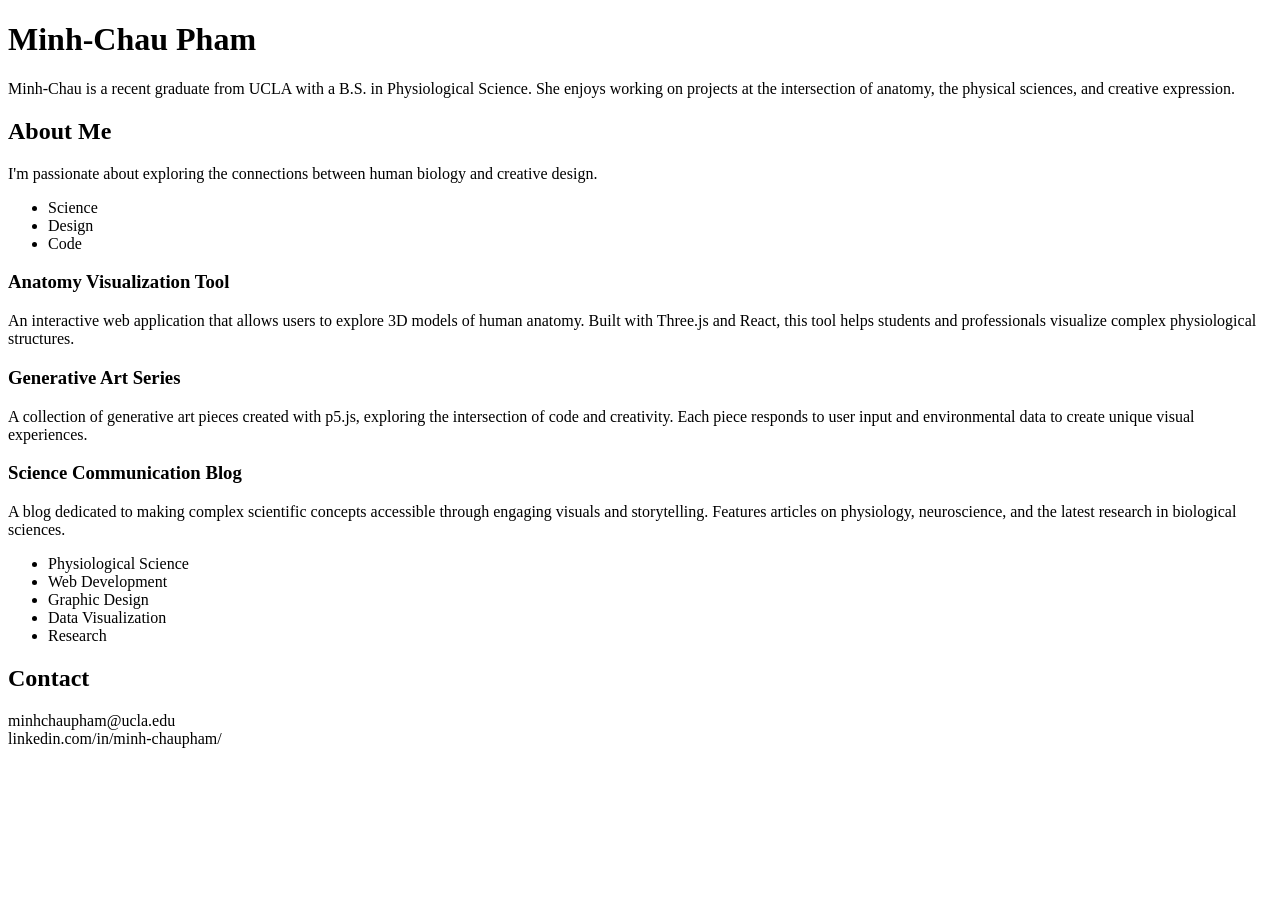
==== index.html @ 52db57bf "Initial portfolio page" ====
<!DOCTYPE HTML>
<html>
	<head>
		<title>Minh-Chau Pham - Portfolio</title>
		<meta charset="utf-8" />
		<meta name="viewport" content="width=device-width, initial-scale=1, user-scalable=no" />
		<link rel="stylesheet" href="assets/css/main.css" />
		<noscript><link rel="stylesheet" href="assets/css/noscript.css" /></noscript>
	</head>
	<body class="is-preload">

		<!-- Header -->
		<header id="header">
			<div class="content">
				<h1>Minh-Chau Pham</h1>
				<p>Minh-Chau is a recent graduate from UCLA with a B.S. in Physiological Science. She enjoys working on projects at the intersection of anatomy, the physical sciences, and creative expression.</p>
			</div>
		</header>

		<!-- About -->
		<section id="one" class="wrapper style2 special">
			<header class="major">
				<h2>About Me</h2>
			</header>
			<p>I'm passionate about exploring the connections between human biology and creative design.</p>
			<ul class="icons major">
				<li><span class="icon solid fa-brain"><span class="label">Science</span></span></li>
				<li><span class="icon solid fa-palette"><span class="label">Design</span></span></li>
				<li><span class="icon solid fa-code"><span class="label">Code</span></span></li>
			</ul>
		</section>

		<!-- Projects -->
		<section id="two" class="wrapper">
			<div class="inner alt">
				<section class="spotlight">
					<div class="content">
						<h3>Anatomy Visualization Tool</h3>
						<p>An interactive web application that allows users to explore 3D models of human anatomy. Built with Three.js and React, this tool helps students and professionals visualize complex physiological structures.</p>
					</div>
				</section>
				<section class="spotlight">
					<div class="content">
						<h3>Generative Art Series</h3>
						<p>A collection of generative art pieces created with p5.js, exploring the intersection of code and creativity. Each piece responds to user input and environmental data to create unique visual experiences.</p>
					</div>
				</section>
				<section class="spotlight">
					<div class="content">
						<h3>Science Communication Blog</h3>
						<p>A blog dedicated to making complex scientific concepts accessible through engaging visuals and storytelling. Features articles on physiology, neuroscience, and the latest research in biological sciences.</p>
					</div>
				</section>
				<section class="special">
					<ul class="icons labeled">
						<li><span class="icon solid fa-brain"><span class="label">Physiological Science</span></span></li>
						<li><span class="icon solid fa-code"><span class="label">Web Development</span></span></li>
						<li><span class="icon solid fa-palette"><span class="label">Graphic Design</span></span></li>
						<li><span class="icon solid fa-chart-line"><span class="label">Data Visualization</span></span></li>
						<li><span class="icon solid fa-microscope"><span class="label">Research</span></span></li>
					</ul>
				</section>
			</div>
		</section>

		<!-- Contact -->
		<section id="three" class="wrapper style2 special">
			<header class="major">
				<h2>Contact</h2>
				<p>minhchaupham@ucla.edu<br />
				linkedin.com/in/minh-chaupham/</p>
			</header>
		</section>

	</body>
</html>
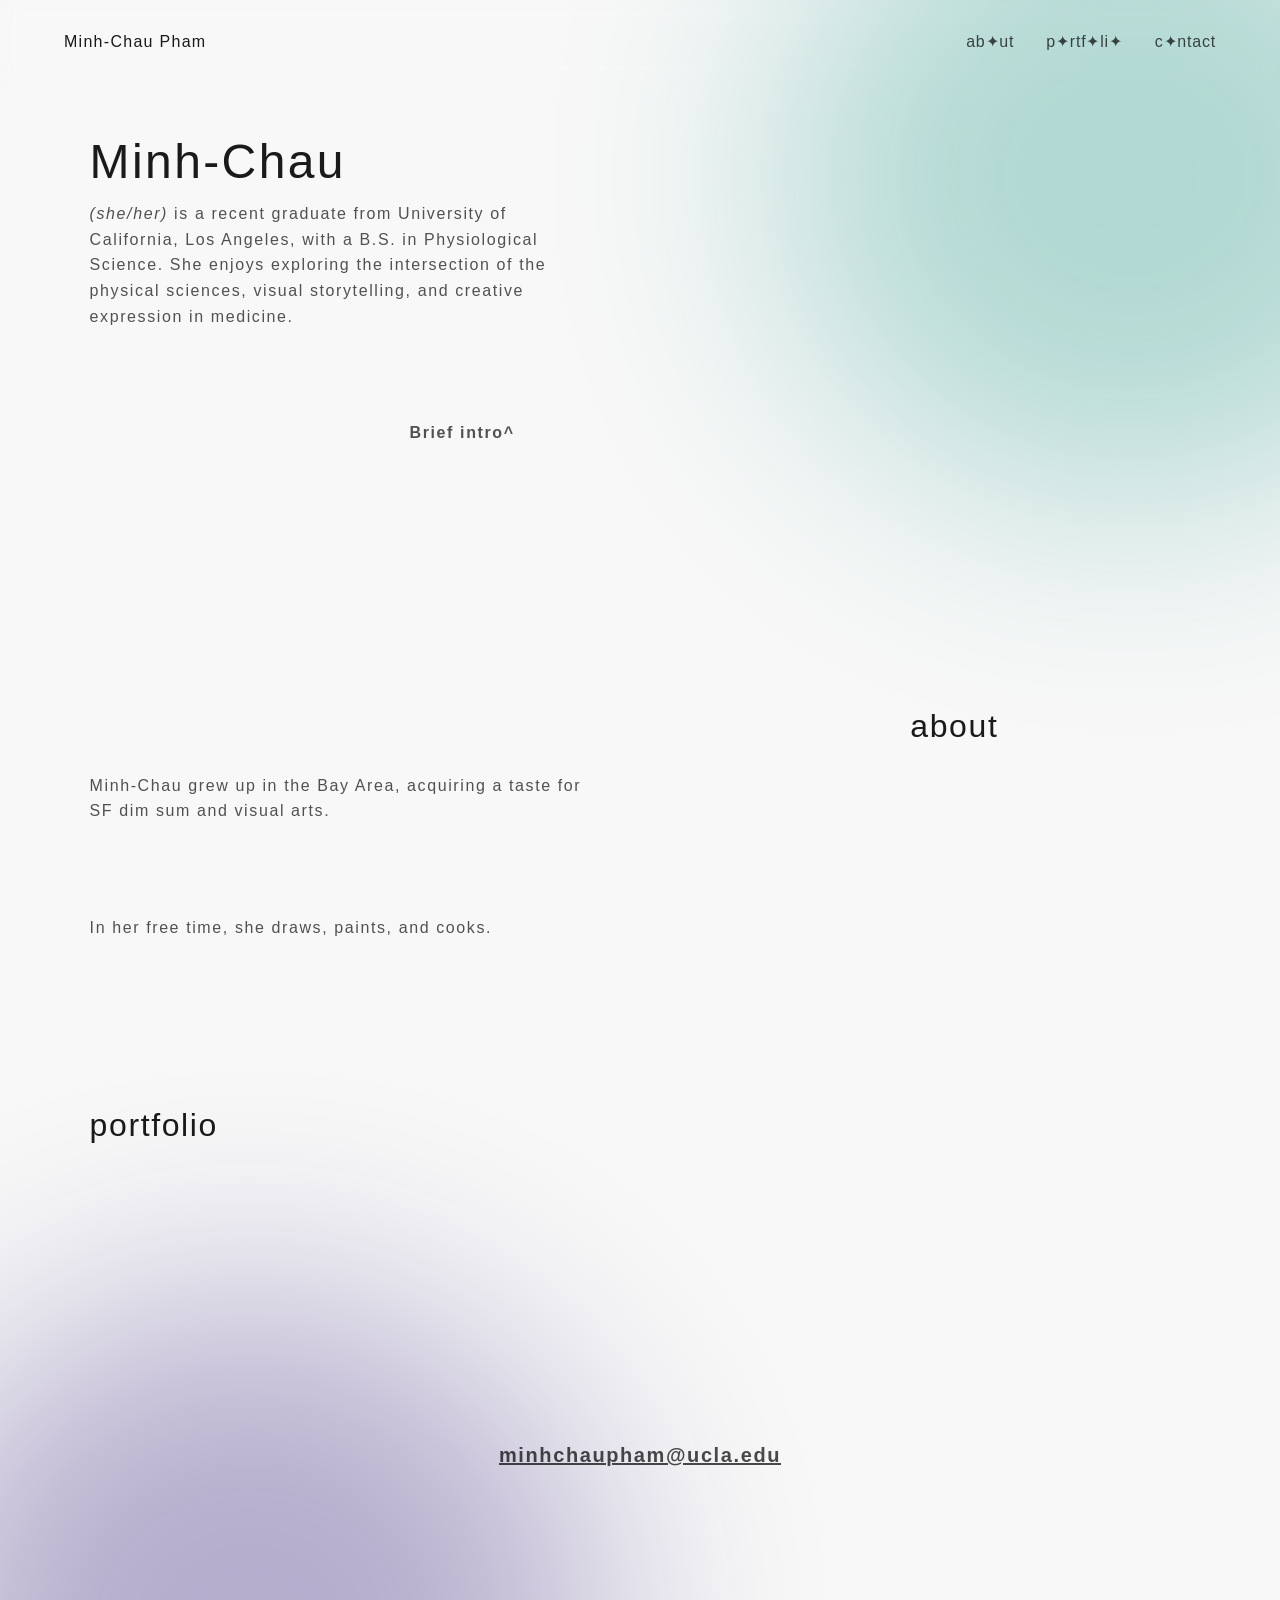
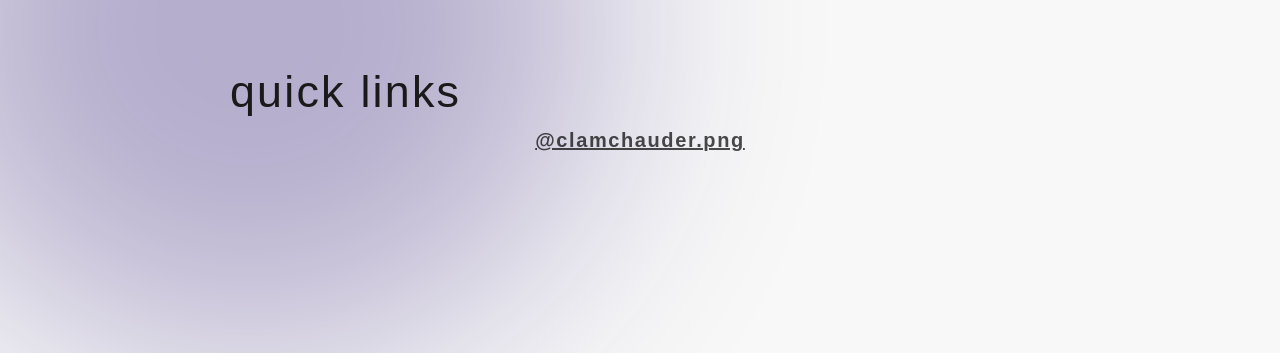
==== commit 56fb3676: "Add files via upload" ====
--- a/index.html
+++ b/index.html
@@ -1,76 +1,94 @@
-<!DOCTYPE HTML>
-<html>
-	<head>
-		<title>Minh-Chau Pham - Portfolio</title>
-		<meta charset="utf-8" />
-		<meta name="viewport" content="width=device-width, initial-scale=1, user-scalable=no" />
-		<link rel="stylesheet" href="assets/css/main.css" />
-		<noscript><link rel="stylesheet" href="assets/css/noscript.css" /></noscript>
-	</head>
-	<body class="is-preload">
+<!DOCTYPE html>
+<html lang="en">
+<head>
+  <meta charset="UTF-8" />
+  <meta name="viewport" content="width=device-width, initial-scale=1.0" />
 
-		<!-- Header -->
-		<header id="header">
-			<div class="content">
-				<h1>Minh-Chau Pham</h1>
-				<p>Minh-Chau is a recent graduate from UCLA with a B.S. in Physiological Science. She enjoys working on projects at the intersection of anatomy, the physical sciences, and creative expression.</p>
-			</div>
-		</header>
+  <title>Minh-Chau Pham</title>
 
-		<!-- About -->
-		<section id="one" class="wrapper style2 special">
-			<header class="major">
-				<h2>About Me</h2>
-			</header>
-			<p>I'm passionate about exploring the connections between human biology and creative design.</p>
-			<ul class="icons major">
-				<li><span class="icon solid fa-brain"><span class="label">Science</span></span></li>
-				<li><span class="icon solid fa-palette"><span class="label">Design</span></span></li>
-				<li><span class="icon solid fa-code"><span class="label">Code</span></span></li>
-			</ul>
-		</section>
+  <!-- Fontshare -->
+  <link
+    href="https://api.fontshare.com/v2/css?f[]=archivo@400,500,700&display=swap"
+    rel="stylesheet"
+  />
 
-		<!-- Projects -->
-		<section id="two" class="wrapper">
-			<div class="inner alt">
-				<section class="spotlight">
-					<div class="content">
-						<h3>Anatomy Visualization Tool</h3>
-						<p>An interactive web application that allows users to explore 3D models of human anatomy. Built with Three.js and React, this tool helps students and professionals visualize complex physiological structures.</p>
-					</div>
-				</section>
-				<section class="spotlight">
-					<div class="content">
-						<h3>Generative Art Series</h3>
-						<p>A collection of generative art pieces created with p5.js, exploring the intersection of code and creativity. Each piece responds to user input and environmental data to create unique visual experiences.</p>
-					</div>
-				</section>
-				<section class="spotlight">
-					<div class="content">
-						<h3>Science Communication Blog</h3>
-						<p>A blog dedicated to making complex scientific concepts accessible through engaging visuals and storytelling. Features articles on physiology, neuroscience, and the latest research in biological sciences.</p>
-					</div>
-				</section>
-				<section class="special">
-					<ul class="icons labeled">
-						<li><span class="icon solid fa-brain"><span class="label">Physiological Science</span></span></li>
-						<li><span class="icon solid fa-code"><span class="label">Web Development</span></span></li>
-						<li><span class="icon solid fa-palette"><span class="label">Graphic Design</span></span></li>
-						<li><span class="icon solid fa-chart-line"><span class="label">Data Visualization</span></span></li>
-						<li><span class="icon solid fa-microscope"><span class="label">Research</span></span></li>
-					</ul>
-				</section>
-			</div>
-		</section>
+  <link rel="stylesheet" href="style.css" />
+</head>
 
-		<!-- Contact -->
-		<section id="three" class="wrapper style2 special">
-			<header class="major">
-				<h2>Contact</h2>
-				<p>minhchaupham@ucla.edu<br />
-				linkedin.com/in/minh-chaupham/</p>
-			</header>
-		</section>
+<body>
 
-	</body>
+  <nav class="navbar">
+    <div class="logo">Minh-Chau Pham</div>
+
+    <div class="nav-links">
+      <a href="#about">ab✦︎ut</a>
+      <a href="#portfolio">p✦rtf✦︎li✦︎</a>
+      <a href="#contact">c✦︎ntact</a>
+    </div>
+  </nav>
+
+  <section class="hero">
+
+    <div class="blur blur1"></div>
+    <div class="blur blur2"></div>
+    
+    <h1>
+        Minh-Chau
+    </h1>
+
+    <p>
+        <em>(she/her)</em> is a recent graduate from University of California, Los Angeles, with a B.S. in Physiological Science. 
+        She enjoys exploring the intersection of the physical sciences, visual storytelling,
+        and creative expression in medicine.
+    </p>
+
+    <p class="hero-x"> 
+        <strong>
+            Brief intro^
+        </strong> 
+    </p>
+
+    <div class="spacer"></div>
+
+  <section class="about" id="about">
+    <h2>
+        about
+    </h2>
+  </section>
+
+  <p>
+    Minh-Chau grew up in the Bay Area, acquiring a taste for 
+    SF dim sum and visual arts.
+  </p>
+
+  <p> In her free time, she draws, paints, and cooks.</p>
+  
+    <section class="portfolio" id="portfolio">
+
+    <h3>
+        portfolio
+    </h3> 
+    </section>
+
+    <div class="spacer"></div>
+
+    <div class="spacer"></div>
+    <div class="spacer"></div>
+
+    <div id="contact">
+        <a href="mailto:minhchaupham@ucla.edu" class="email-link"> minhchaupham@ucla.edu </a>
+    </div>
+    
+    <div class="spacer"></div>
+    
+    <h4> 
+        quick links
+    </h4>
+    <div id="contact">
+     <a href="https://www.instagram.com/clamchauder.png/" class="email-link"> @clamchauder.png </a>
+    </div>
+
+  </section>
+
+</body>
 </html>
--- a/style.css
+++ b/style.css
@@ -0,0 +1,270 @@
+* {
+  margin: 0;
+  padding: 0;
+  box-sizing: border-box;
+}
+
+body {
+    padding-top: 150px;
+    background: #f8f8f8;
+    color: #1a1a1a;
+    font-family: 'Archivo', sans-serif;
+    overflow-x: hidden;
+    letter-spacing: 0.05em;
+}
+
+/* NAVBAR */
+
+.navbar {
+  width: 100%;
+  padding: 2rem 4rem;
+
+  display: flex;
+  justify-content: space-between;
+  align-items: center;
+
+  position: fixed;
+  top: 0;
+
+  z-index: 1000;
+
+  backdrop-filter: blur(10px);
+}
+
+.logo {
+  font-weight: 500;
+  letter-spacing: 0.08em;
+}
+
+.nav-links {
+  display: flex;
+  gap: 2rem;
+}
+
+.nav-links a {
+  color: rgb(0, 0, 0);
+  text-decoration: none;
+  opacity: 0.7;
+  transition: all 0.3s ease;
+  position: relative;
+}
+
+.nav-links a:hover {
+  opacity: 1;
+  transform: translateY(-2px);
+}
+
+/* HERO */
+
+.hero {
+  min-height: 90vh;
+
+  display: flex;
+  flex-direction: column;
+  justify-content: center;
+
+  padding: 0 7vw;
+
+  position: relative;
+}
+
+.hero h1 {
+  font-family: 'Archivo', sans-serif;
+
+  font-size: clamp(2rem, 5vw, 3rem);
+
+  line-height: 0.5;
+
+  letter-spacing: 0.05em;
+
+  max-width: 1100px;
+
+  z-index: 2;
+
+  font-weight: 100;
+}
+
+.hero p {
+  margin-top: 1.7rem;
+
+  font-size: 1rem;
+
+  max-width: 500px;
+
+  opacity: 0.75;
+
+  line-height: 1.6;
+
+  z-index: 2;
+
+  letter-spacing: 0.1em;
+
+  margin-bottom: 4rem;
+}
+
+.hero-x {
+    margin-left: 20rem;
+    max-width: 500px;
+    margin-top: 1.7rem;
+    font-size: 1rem;
+    opacity: 0.75;
+    line-height: 1.6;
+    z-index: 2;
+    letter-spacing: 0.1em;
+    margin-bottom: 4rem;
+    padding-right:1rem
+}
+
+.hero h2 {
+  font-family: 'Archivo', sans-serif;
+
+  font-size: clamp(1rem, 3vw, 2rem);
+  
+  margin-top: clamp(5rem, 8vw, 7em);
+
+  margin-bottom: clamp(1rem, 2vw, 2.5rem)
+
+  line-height 0.5;
+
+  letter-spacing: 0.05em;
+
+  max-width: 1000px;
+
+  z-index: 2;
+
+  font-weight: 100;
+  
+  padding: 0 clamp(12rem, 6vw, 7rem);
+
+  margin-left: auto;
+  max-width: 520px;
+  text-align: right;
+
+}
+
+.hero h3 {
+  font-family: 'Archivo', sans-serif;
+
+  font-size: clamp(1rem, 3vw, 2rem);
+
+  margin-top: clamp(5rem, 8vw, 7em);
+
+  margin-bottom: clamp(1rem, 2vw, 2.5rem)
+
+  line-height 0.5;
+
+  letter-spacing: 0.05em;
+
+  z-index: 2;
+
+  font-weight: 100;
+
+  align-self: flex-end;
+
+  max-width: clamp(250px, 40vw, 600px);
+
+  text-align: left;
+
+  overflow-wrap: break-word;
+}
+
+.hero h4 {
+  font-family: 'Archivo', sans-serif;
+
+  font-size: clamp(2rem, 3.5vw, 3em);
+
+  margin-top: clamp(5rem, 8vw, 7em);
+
+  margin-bottom: clamp(1rem, 2vw, 2.5rem)
+
+  line-height 0.5;
+
+  letter-spacing: 0.05em;
+
+  z-index: 2;
+
+  font-weight: 500;
+
+  max-width: clamp(250px, 40vw, 600px);
+
+  text-align: center;
+
+  overflow-wrap: break-word;
+
+}
+/* BLUR SHAPES */
+
+.blur {
+  position: absolute;
+
+  width: 700px;
+  height: 650px;
+
+  border-radius: 999px;
+
+  filter: blur(120px);
+
+  opacity: 0.3;
+
+  z-index: 1;
+
+  pointer-events: none;
+}
+
+.blur1 {
+  background: #0e8f7d;
+
+  top: -300px;
+  right: -200px;
+}
+
+.blur2 {
+  background: #1a0269;
+
+  bottom: -200px;
+  left: -100px;
+}
+
+.hero h1 {
+  transition: transform 0.4s ease;
+}
+
+.hero h1:hover {
+  transform: translateY(-5px);
+}
+
+html {
+  scroll-behavior: smooth;
+}
+
+#contact {
+  scroll-margin-top: 100px;
+}
+
+.spacer {
+  height: 6rem;
+}
+
+.email-link {
+  color: black;
+  font-weight: 500;
+  opacity: 0.7;
+  position: relative;
+  z-index: 100;
+  text-align: center;
+  font-size: clamp(1rem, 2vw, 1.25rem);
+  letter-spacing: 0.1rem;
+  font-weight: 700;
+}
+
+#contact {
+  text-align: center;
+  margin-top: 0.5rem;
+  font-size: clamp(1rem, 2vw, 1.5rem);
+  letter-spacing: 0.1rem;
+  transition: transform 0.4s ease;
+}
+
+#contact:hover {
+  transform: translateY(-5px);
+}
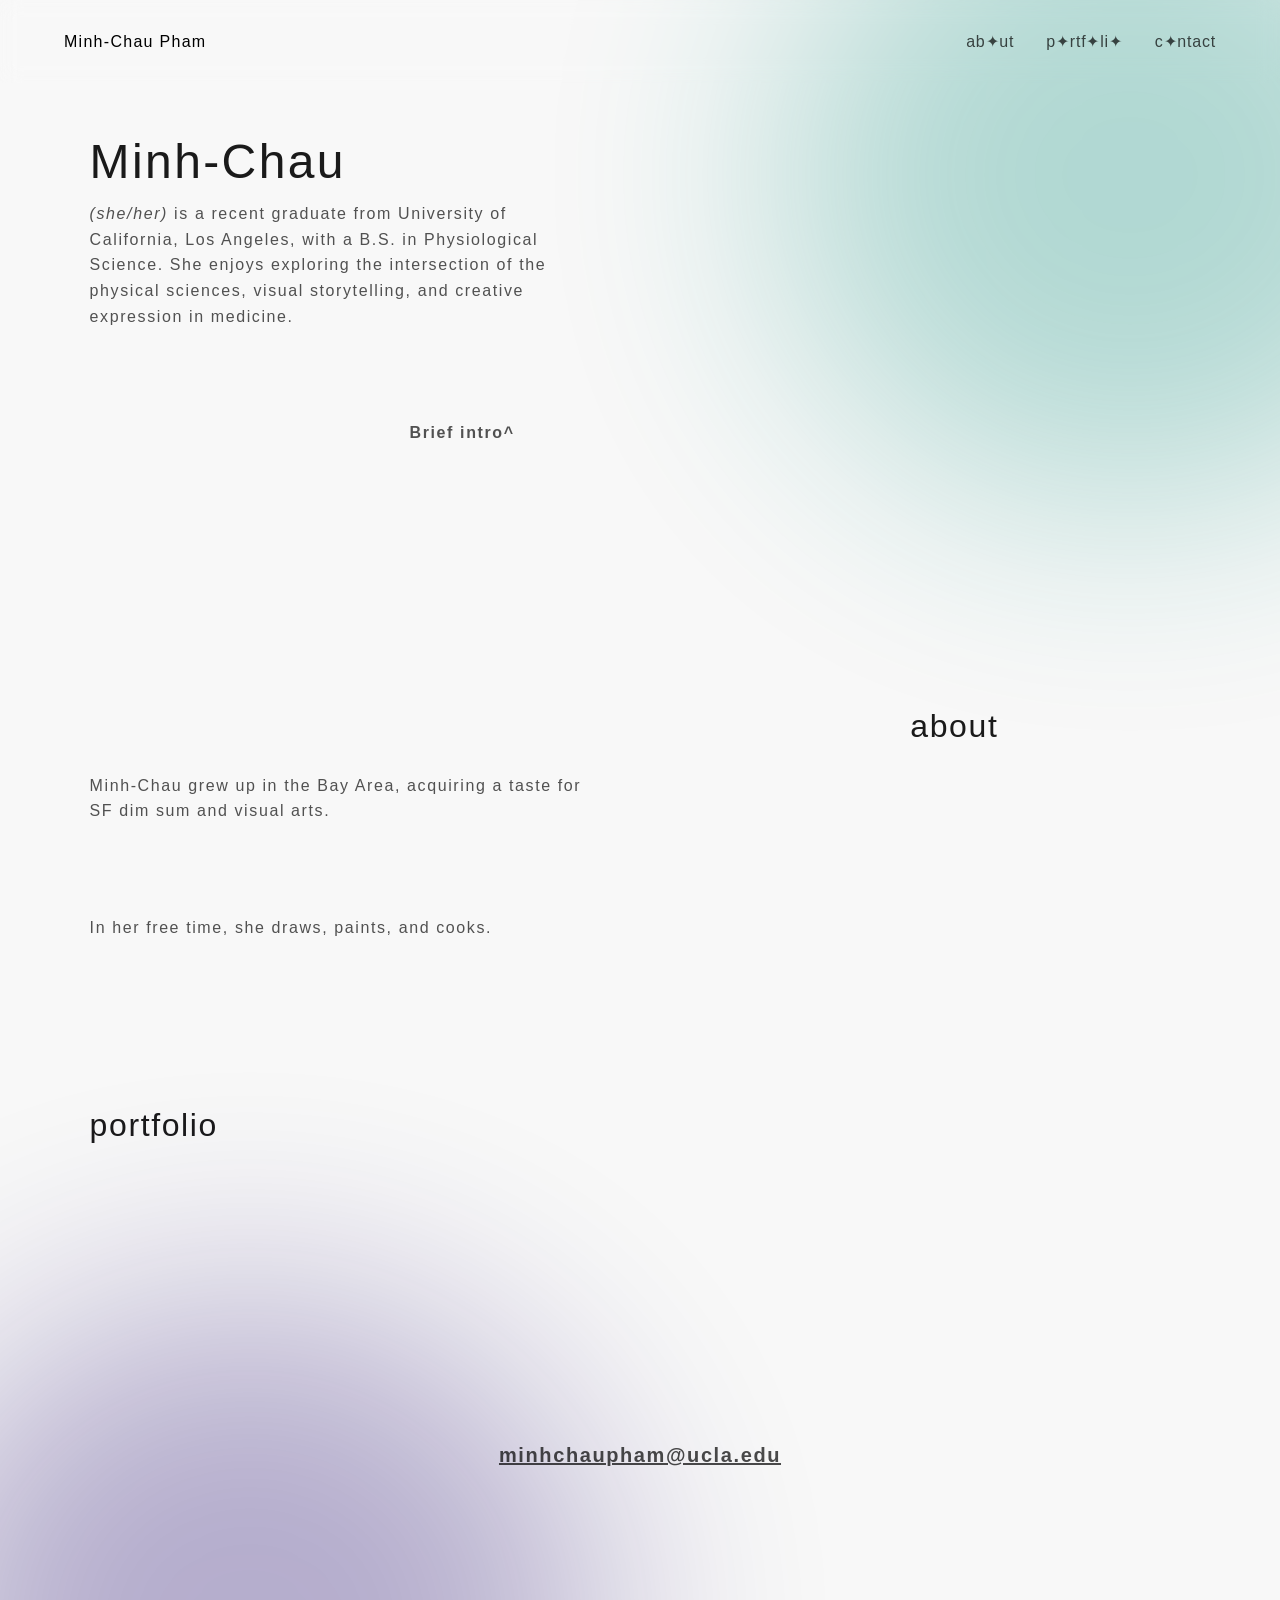
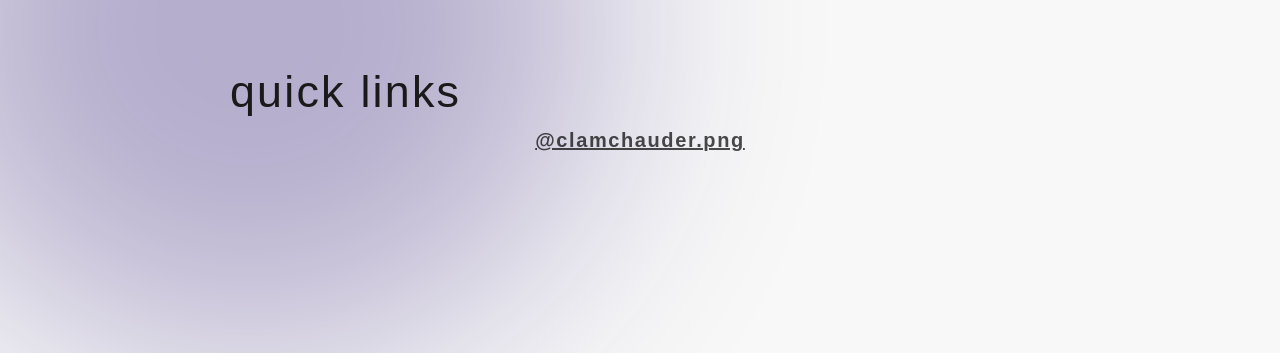
==== commit 1516c41a: "Add files via upload" ====
--- a/index.html
+++ b/index.html
@@ -18,7 +18,8 @@
 <body>
 
   <nav class="navbar">
-    <div class="logo">Minh-Chau Pham</div>
+    <a href="#top" class="logo">Minh-Chau Pham</a>
+    </section>
 
     <div class="nav-links">
       <a href="#about">ab✦︎ut</a>
@@ -80,7 +81,7 @@
     </div>
     
     <div class="spacer"></div>
-    
+
     <h4> 
         quick links
     </h4>
--- a/style.css
+++ b/style.css
@@ -34,6 +34,8 @@
 .logo {
   font-weight: 500;
   letter-spacing: 0.08em;
+  text-decoration: none;
+  color: rgb(0, 0, 0);
 }
 
 .nav-links {
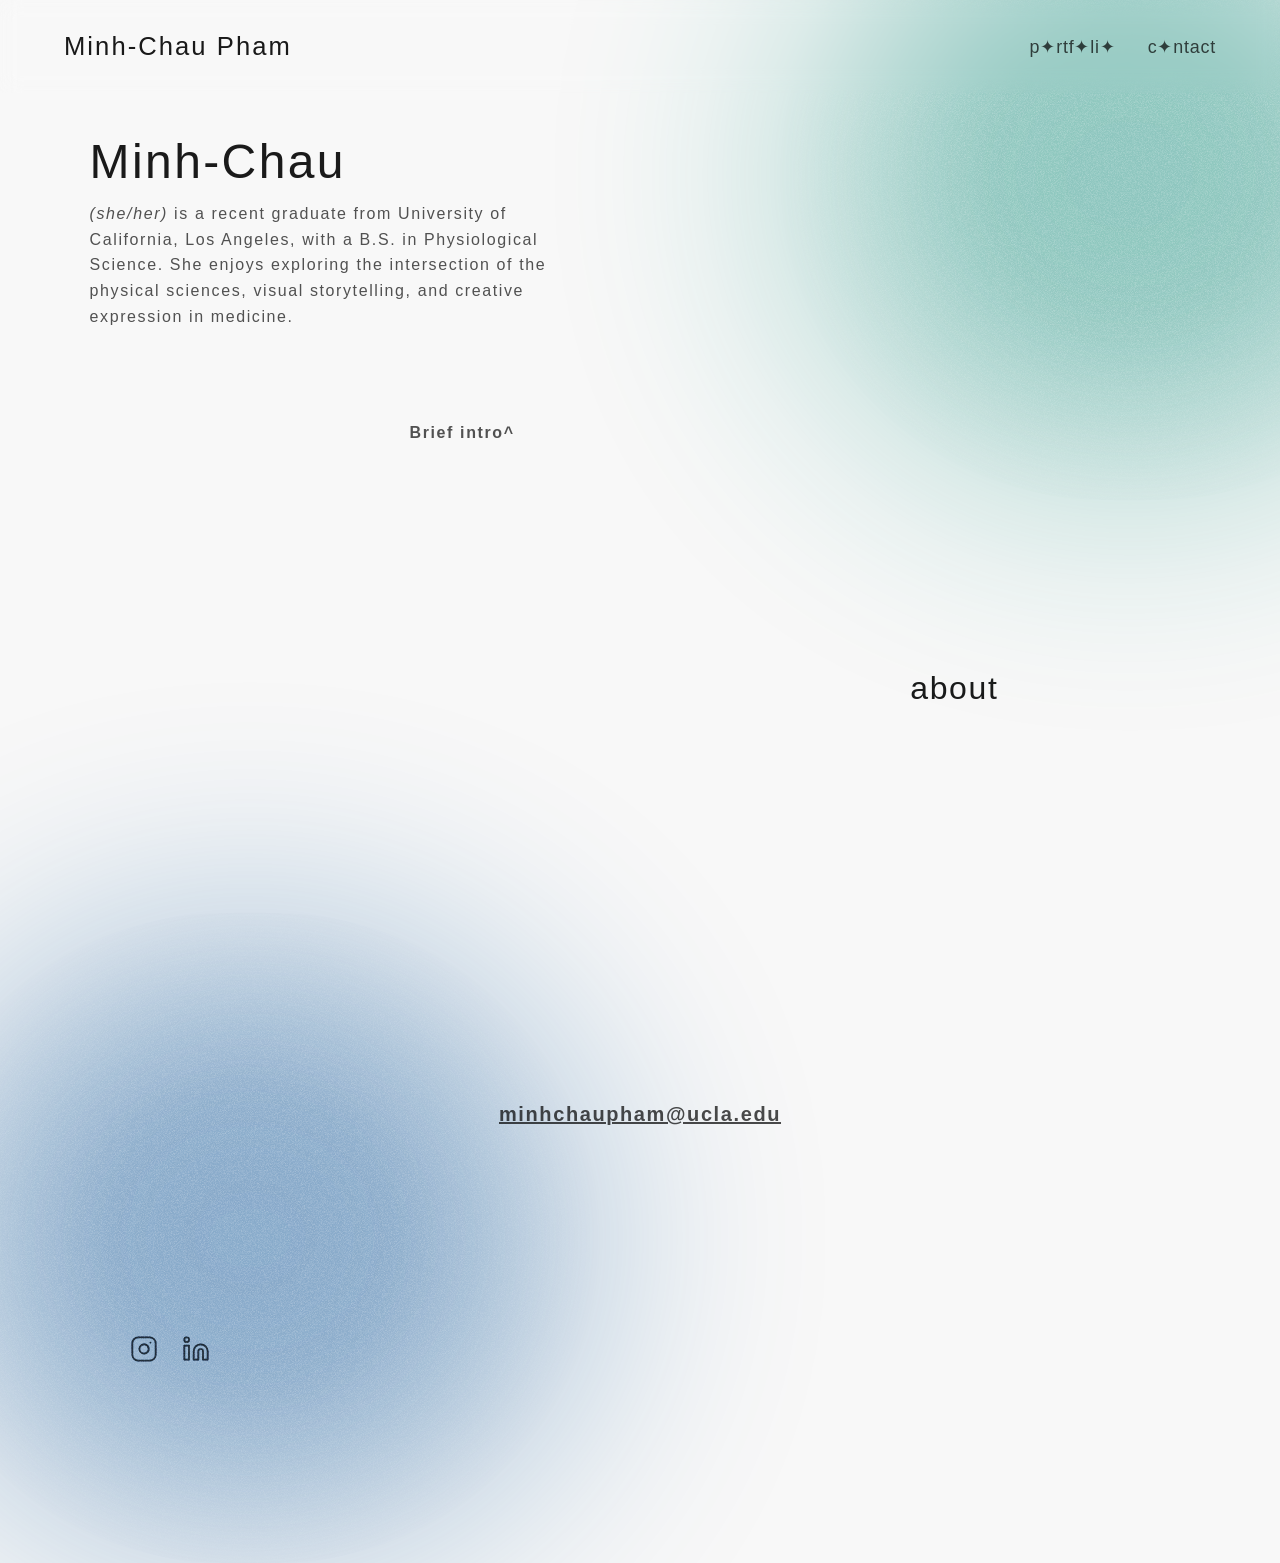
==== commit 37ed6c4d: "Add files via upload" ====
--- a/index.html
+++ b/index.html
@@ -18,12 +18,10 @@
 <body>
 
   <nav class="navbar">
-    <a href="#top" class="logo">Minh-Chau Pham</a>
-    </section>
+    <a href="index.html" class="logo">Minh-Chau Pham</a>
 
     <div class="nav-links">
-      <a href="#about">ab✦︎ut</a>
-      <a href="#portfolio">p✦rtf✦︎li✦︎</a>
+      <a href="portfolio.html">p✦rtf✦︎li✦︎</a>
       <a href="#contact">c✦︎ntact</a>
     </div>
   </nav>
@@ -32,6 +30,8 @@
 
     <div class="blur blur1"></div>
     <div class="blur blur2"></div>
+    <div class="grain grain1"></div>
+    <div class="grain grain2"></div>
     
     <h1>
         Minh-Chau
@@ -52,27 +52,15 @@
     <div class="spacer"></div>
 
   <section class="about" id="about">
-    <h2>
-        about
-    </h2>
+    <a href="about.html" class="section-link">
+      <h2>
+          about
+      </h2>
+    </a>
   </section>
 
-  <p>
-    Minh-Chau grew up in the Bay Area, acquiring a taste for 
-    SF dim sum and visual arts.
-  </p>
-
-  <p> In her free time, she draws, paints, and cooks.</p>
-  
-    <section class="portfolio" id="portfolio">
-
-    <h3>
-        portfolio
-    </h3> 
-    </section>
-
     <div class="spacer"></div>
-
+    <div class="spacer"></div>
     <div class="spacer"></div>
     <div class="spacer"></div>
 
@@ -81,12 +69,23 @@
     </div>
     
     <div class="spacer"></div>
+    <div class="spacer"></div>
 
-    <h4> 
-        quick links
-    </h4>
-    <div id="contact">
-     <a href="https://www.instagram.com/clamchauder.png/" class="email-link"> @clamchauder.png </a>
+    <div class="social-icons">
+      <a href="https://www.instagram.com/clamchauder.png/" class="social-icon" aria-label="Instagram" target="_blank" rel="noopener noreferrer">
+        <svg xmlns="http://www.w3.org/2000/svg" width="28" height="28" viewBox="0 0 24 24" fill="none" stroke="currentColor" stroke-width="1.5" stroke-linecap="round" stroke-linejoin="round">
+          <rect x="2" y="2" width="20" height="20" rx="5" ry="5"></rect>
+          <path d="M16 11.37A4 4 0 1 1 12.63 8 4 4 0 0 1 16 11.37z"></path>
+          <line x1="17.5" y1="6.5" x2="17.51" y2="6.5"></line>
+        </svg>
+      </a>
+      <a href="https://www.linkedin.com/in/minh-chaupham/" class="social-icon" aria-label="LinkedIn" target="_blank" rel="noopener noreferrer">
+        <svg xmlns="http://www.w3.org/2000/svg" width="28" height="28" viewBox="0 0 24 24" fill="none" stroke="currentColor" stroke-width="1.5" stroke-linecap="round" stroke-linejoin="round">
+          <path d="M16 8a6 6 0 0 1 6 6v7h-4v-7a2 2 0 0 0-2-2 2 2 0 0 0-2 2v7h-4v-7a6 6 0 0 1 6-6z"></path>
+          <rect x="2" y="9" width="4" height="12"></rect>
+          <circle cx="4" cy="4" r="2"></circle>
+        </svg>
+      </a>
     </div>
 
   </section>
--- a/style.css
+++ b/style.css
@@ -33,9 +33,17 @@
 
 .logo {
   font-weight: 500;
+  font-size: clamp(1.3rem, 2vw, 1.75rem);
   letter-spacing: 0.08em;
   text-decoration: none;
   color: rgb(0, 0, 0);
+  opacity: 0.9;
+  transition: all 0.3s ease;
+}
+
+.logo:hover {
+  opacity: 1;
+  transform: translateY(-2px);
 }
 
 .nav-links {
@@ -45,6 +53,7 @@
 
 .nav-links a {
   color: rgb(0, 0, 0);
+  font-size: clamp(1.05rem, 1.4vw, 1.3rem);
   text-decoration: none;
   opacity: 0.7;
   transition: all 0.3s ease;
@@ -121,8 +130,8 @@
   font-family: 'Archivo', sans-serif;
 
   font-size: clamp(1rem, 3vw, 2rem);
-  
-  margin-top: clamp(5rem, 8vw, 7em);
+
+  margin-top: clamp(3rem, 5vw, 4.5em);
 
   margin-bottom: clamp(1rem, 2vw, 2.5rem)
 
@@ -173,23 +182,23 @@
 .hero h4 {
   font-family: 'Archivo', sans-serif;
 
-  font-size: clamp(2rem, 3.5vw, 3em);
+  font-size: clamp(1rem, 3vw, 2rem);
 
   margin-top: clamp(5rem, 8vw, 7em);
 
-  margin-bottom: clamp(1rem, 2vw, 2.5rem)
-
-  line-height 0.5;
+  margin-bottom: clamp(1rem, 2vw, 2.5rem);
 
   letter-spacing: 0.05em;
 
   z-index: 2;
 
-  font-weight: 500;
-
-  max-width: clamp(250px, 40vw, 600px);
-
-  text-align: center;
+  font-weight: 100;
+
+  margin-right: auto;
+
+  max-width: 520px;
+
+  text-align: left;
 
   overflow-wrap: break-word;
 
@@ -221,12 +230,36 @@
 }
 
 .blur2 {
-  background: #1a0269;
+  background: #004e97;
 
   bottom: -200px;
   left: -100px;
 }
 
+.grain {
+  position: absolute;
+  width: 700px;
+  height: 650px;
+  border-radius: 999px;
+  pointer-events: none;
+  z-index: 1;
+  opacity: 0.45;
+  mix-blend-mode: overlay;
+  background-image: url("data:image/svg+xml;utf8,<svg xmlns='http://www.w3.org/2000/svg' width='220' height='220'><filter id='n'><feTurbulence type='fractalNoise' baseFrequency='1.3' numOctaves='3' stitchTiles='stitch'/><feColorMatrix values='0 0 0 0 0  0 0 0 0 0  0 0 0 0 0  0 0 0 1.6 0'/></filter><rect width='100%' height='100%' filter='url(%23n)'/></svg>");
+  -webkit-mask-image: radial-gradient(circle, black 30%, transparent 75%);
+          mask-image: radial-gradient(circle, black 30%, transparent 75%);
+}
+
+.grain1 {
+  top: -300px;
+  right: -200px;
+}
+
+.grain2 {
+  bottom: -200px;
+  left: -100px;
+}
+
 .hero h1 {
   transition: transform 0.4s ease;
 }
@@ -235,8 +268,228 @@
   transform: translateY(-5px);
 }
 
+.hero h1.page-title {
+  font-size: clamp(1.25rem, 2.5vw, 1.75rem);
+  text-align: left;
+  max-width: none;
+  width: 100%;
+  margin-top: 0;
+}
+
+.hero h1.page-title:hover {
+  transform: none;
+}
+
 html {
   scroll-behavior: smooth;
+}
+
+.about-layout {
+  display: grid;
+  grid-template-columns: 1fr 220px 10rem;
+  gap: 3rem;
+  align-items: start;
+  width: 100%;
+  z-index: 2;
+}
+
+.about-image img {
+  width: 100%;
+  height: auto;
+  display: block;
+}
+
+@media (max-width: 720px) {
+  .about-layout {
+    grid-template-columns: 1fr;
+  }
+  .about-image {
+    max-width: 220px;
+  }
+}
+
+.section-link {
+  color: inherit;
+  text-decoration: none;
+  display: block;
+}
+
+.section-link h2 {
+  transition: transform 0.4s ease;
+}
+
+.section-link:hover h2 {
+  transform: translateY(-5px);
+}
+
+.portfolio-layout {
+  display: grid;
+  grid-template-columns: minmax(160px, 220px) 1fr;
+  gap: 4rem;
+  width: 100%;
+  z-index: 2;
+}
+
+.portfolio-sidebar {
+  display: flex;
+  flex-direction: column;
+  gap: 1.75rem;
+}
+
+.portfolio-nav-list {
+  list-style: none;
+  padding: 0;
+  margin: 0;
+  display: flex;
+  flex-direction: column;
+  gap: 0.85rem;
+}
+
+.portfolio-nav-list a {
+  font-size: clamp(0.95rem, 1.4vw, 1.1rem);
+  color: #1a1a1a;
+  text-decoration: none;
+  letter-spacing: 0.05em;
+  opacity: 0.7;
+  transition: opacity 0.3s ease;
+  font-weight: 100;
+}
+
+.portfolio-nav-list a:hover {
+  opacity: 1;
+}
+
+.portfolio-grid {
+  display: grid;
+  grid-template-columns: repeat(2, 1fr);
+  gap: 3rem 2.5rem;
+  align-items: start;
+}
+
+@media (max-width: 720px) {
+  .portfolio-layout {
+    grid-template-columns: 1fr;
+    gap: 2rem;
+  }
+  .portfolio-grid {
+    grid-template-columns: 1fr;
+  }
+}
+
+.category-card {
+  text-decoration: none;
+  color: #1a1a1a;
+  display: block;
+  text-align: center;
+}
+
+.category-preview {
+  width: 100%;
+  background: #ececec;
+  margin-bottom: 0.85rem;
+  transition: opacity 0.4s ease;
+}
+
+.category-preview img {
+  width: 100%;
+  height: auto;
+  display: block;
+}
+
+.category-preview--placeholder {
+  aspect-ratio: 5 / 4;
+}
+
+.category-card:hover .category-preview {
+  opacity: 0.6;
+}
+
+.category-preview--placeholder {
+  background: linear-gradient(135deg, #d9d3e8, #c7e0d8);
+}
+
+.category-label {
+  font-size: clamp(1rem, 2vw, 1.4rem);
+  font-weight: 100;
+  letter-spacing: 0.05em;
+  opacity: 0.85;
+}
+
+.back-link {
+  display: inline-block;
+  margin-top: 1.5rem;
+  margin-bottom: 2.5rem;
+  font-size: 0.95rem;
+  letter-spacing: 0.08em;
+  color: #1a1a1a;
+  text-decoration: none;
+  opacity: 0.6;
+  transition: opacity 0.3s ease;
+  width: fit-content;
+  z-index: 2;
+}
+
+.back-link:hover {
+  opacity: 1;
+}
+
+.gallery {
+  column-width: 280px;
+  column-gap: 1.5rem;
+  margin-top: 2rem;
+  z-index: 2;
+}
+
+.gallery img {
+  width: 100%;
+  height: auto;
+  display: block;
+  margin-bottom: 1.5rem;
+  break-inside: avoid;
+  background: #eee;
+  cursor: zoom-in;
+  transition: opacity 0.3s ease;
+}
+
+.gallery img:hover {
+  opacity: 0.85;
+}
+
+.gallery--featured {
+  column-width: auto;
+  column-count: 1;
+}
+
+.gallery--featured img {
+  max-width: 1000px;
+  margin: 0 auto 1.5rem;
+}
+
+.lightbox {
+  position: fixed;
+  inset: 0;
+  background: rgba(0, 0, 0, 0.88);
+  display: flex;
+  align-items: center;
+  justify-content: center;
+  z-index: 10000;
+  opacity: 0;
+  pointer-events: none;
+  transition: opacity 0.3s ease;
+  cursor: zoom-out;
+  padding: 2rem;
+}
+
+.lightbox.active {
+  opacity: 1;
+  pointer-events: auto;
+}
+
+.lightbox img {
+  max-width: 95%;
+  max-height: 95vh;
+  box-shadow: 0 20px 60px rgba(0, 0, 0, 0.5);
+  object-fit: contain;
 }
 
 #contact {
@@ -269,4 +522,27 @@
 
 #contact:hover {
   transform: translateY(-5px);
+}
+
+.social-icons {
+  display: flex;
+  justify-content: flex-start;
+  gap: 1.5rem;
+  margin-top: 1rem;
+  margin-right: auto;
+  max-width: 520px;
+  padding-left: 2.5rem;
+}
+
+.social-icon {
+  color: black;
+  opacity: 0.7;
+  transition: opacity 0.3s ease;
+  display: inline-flex;
+  align-items: center;
+  justify-content: center;
+}
+
+.social-icon:hover {
+  opacity: 1;
 }
